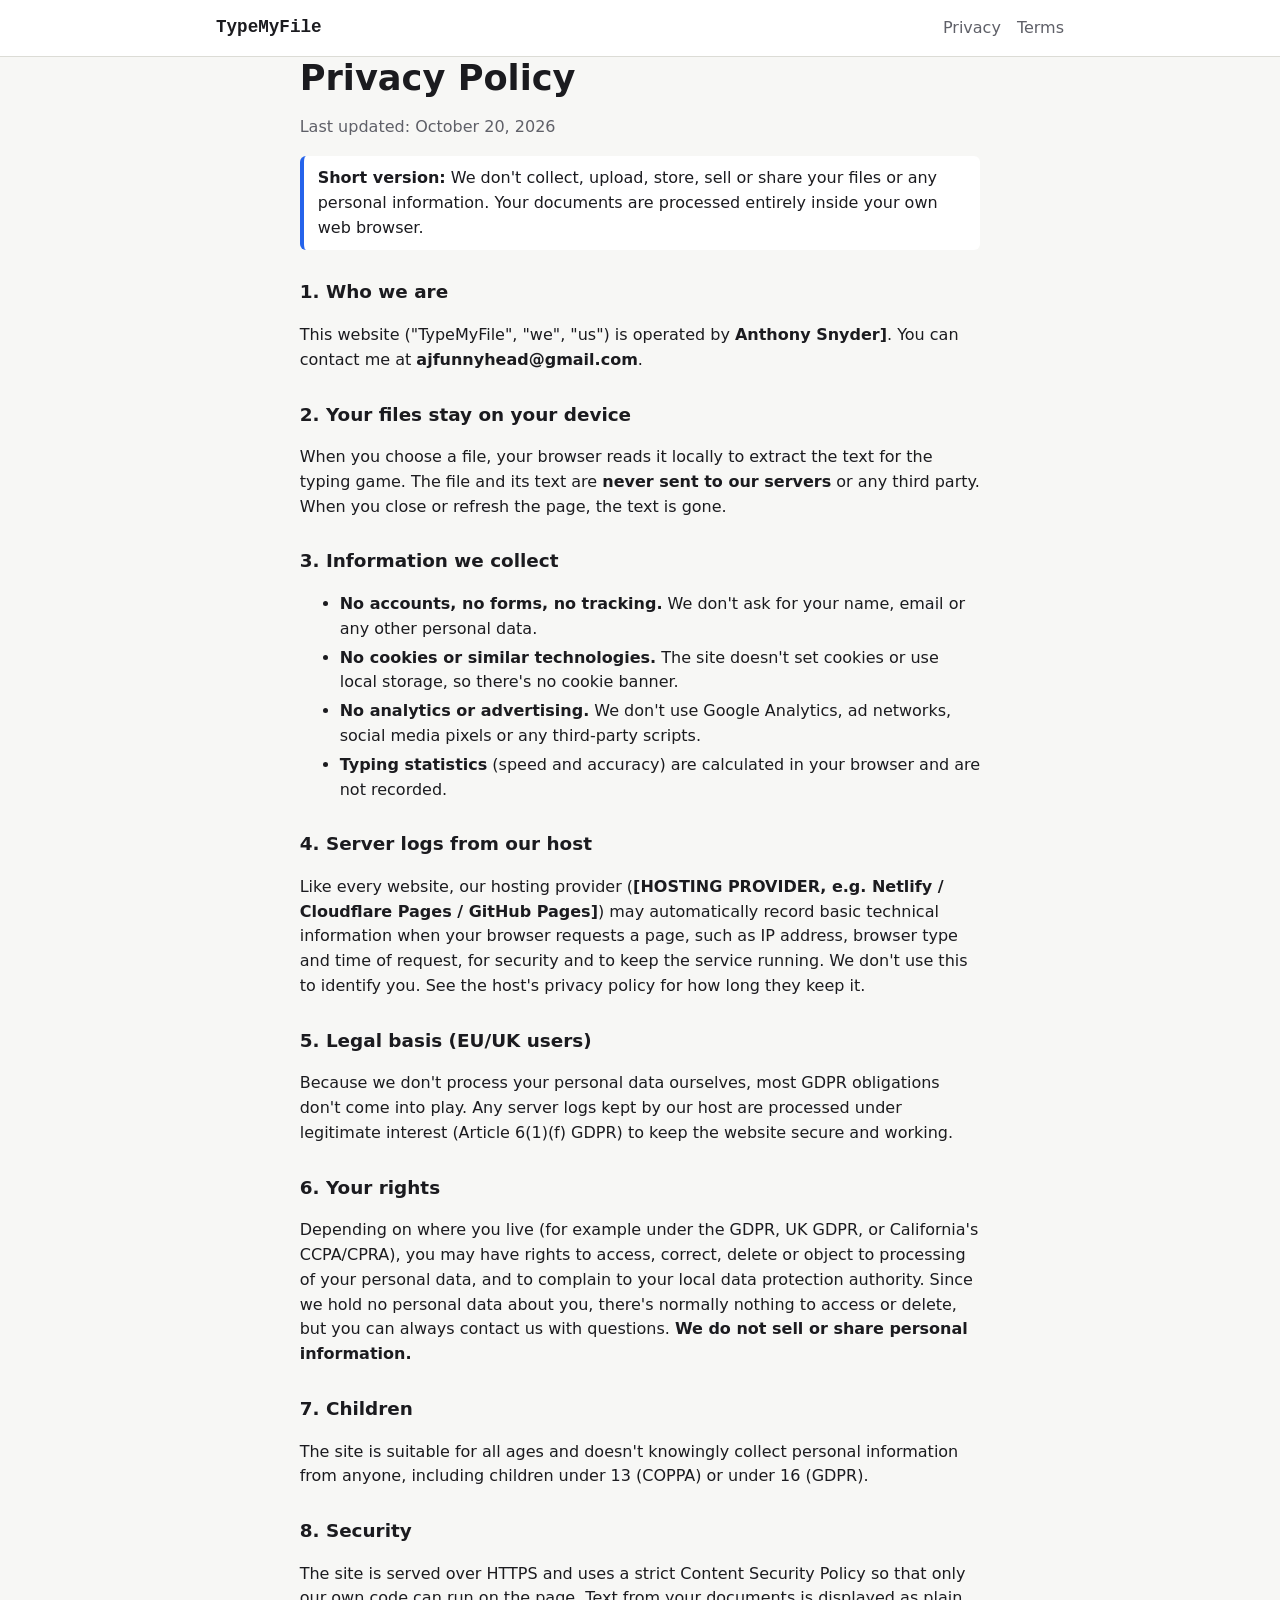
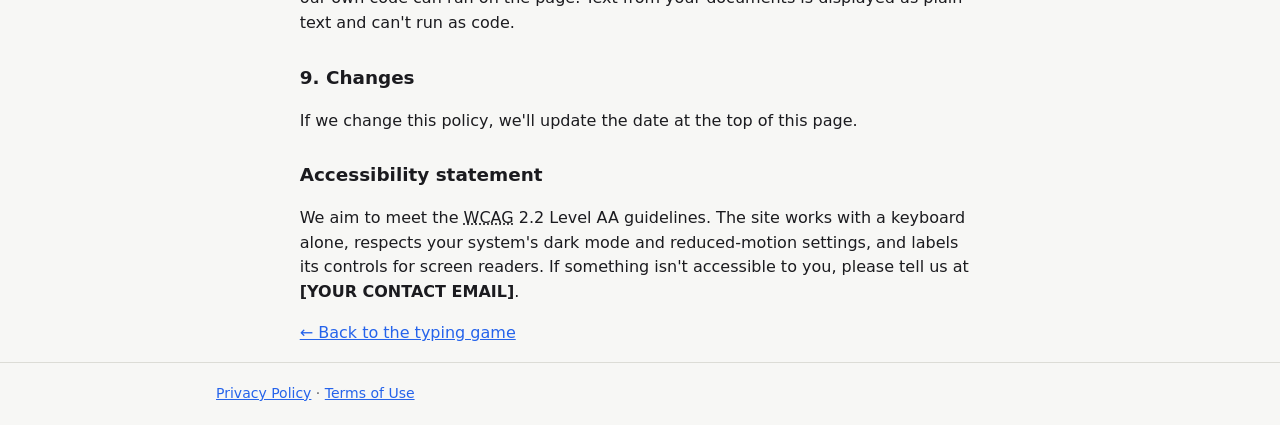
==== site/privacy.html @ f9a8aab0 "Initial commit: TypeMyFile typing game Static, client-side site that turns .txt, .pdf, .docx and .do" ====
<!doctype html>
<html lang="en">
<head>
  <meta charset="utf-8">
  <meta name="viewport" content="width=device-width, initial-scale=1">
  <meta http-equiv="Content-Security-Policy" content="default-src 'none'; style-src 'self'; img-src 'self' data:; base-uri 'none'; form-action 'none'">
  <meta name="referrer" content="no-referrer">
  <title>Privacy Policy – TypeMyFile</title>
  <link rel="stylesheet" href="styles.css">
</head>
<body>
  <a class="skip-link" href="#main">Skip to main content</a>
  <header class="site-header">
    <div class="wrap">
      <a class="brand" href="index.html">TypeMyFile</a>
      <nav aria-label="Site"><a href="privacy.html" aria-current="page">Privacy</a><a href="terms.html">Terms</a></nav>
    </div>
  </header>

  <main id="main" class="wrap legal">
    <h1>Privacy Policy</h1>
    <p class="muted">Last updated: October 20, 2026</p>

    <p class="notice"><strong>Short version:</strong> We don't collect, upload, store, sell or share your files or any personal information. Your documents are processed entirely inside your own web browser.</p>

    <h2>1. Who we are</h2>
    <p>This website ("TypeMyFile", "we", "us") is operated by <strong>Anthony Snyder]</strong>. You can contact me at <strong>ajfunnyhead@gmail.com</strong>.</p>

    <h2>2. Your files stay on your device</h2>
    <p>When you choose a file, your browser reads it locally to extract the text for the typing game. The file and its text are <strong>never sent to our servers</strong> or any third party. When you close or refresh the page, the text is gone.</p>

    <h2>3. Information we collect</h2>
    <ul>
      <li><strong>No accounts, no forms, no tracking.</strong> We don't ask for your name, email or any other personal data.</li>
      <li><strong>No cookies or similar technologies.</strong> The site doesn't set cookies or use local storage, so there's no cookie banner.</li>
      <li><strong>No analytics or advertising.</strong> We don't use Google Analytics, ad networks, social media pixels or any third-party scripts.</li>
      <li><strong>Typing statistics</strong> (speed and accuracy) are calculated in your browser and are not recorded.</li>
    </ul>

    <h2>4. Server logs from our host</h2>
    <p>Like every website, our hosting provider (<strong>[HOSTING PROVIDER, e.g. Netlify / Cloudflare Pages / GitHub Pages]</strong>) may automatically record basic technical information when your browser requests a page, such as IP address, browser type and time of request, for security and to keep the service running. We don't use this to identify you. See the host's privacy policy for how long they keep it.</p>

    <h2>5. Legal basis (EU/UK users)</h2>
    <p>Because we don't process your personal data ourselves, most GDPR obligations don't come into play. Any server logs kept by our host are processed under legitimate interest (Article 6(1)(f) GDPR) to keep the website secure and working.</p>

    <h2>6. Your rights</h2>
    <p>Depending on where you live (for example under the GDPR, UK GDPR, or California's CCPA/CPRA), you may have rights to access, correct, delete or object to processing of your personal data, and to complain to your local data protection authority. Since we hold no personal data about you, there's normally nothing to access or delete, but you can always contact us with questions. <strong>We do not sell or share personal information.</strong></p>

    <h2>7. Children</h2>
    <p>The site is suitable for all ages and doesn't knowingly collect personal information from anyone, including children under 13 (COPPA) or under 16 (GDPR).</p>

    <h2>8. Security</h2>
    <p>The site is served over HTTPS and uses a strict Content Security Policy so that only our own code can run on the page. Text from your documents is displayed as plain text and can't run as code.</p>

    <h2>9. Changes</h2>
    <p>If we change this policy, we'll update the date at the top of this page.</p>

    <h2 id="accessibility">Accessibility statement</h2>
    <p>We aim to meet the <abbr title="Web Content Accessibility Guidelines">WCAG</abbr> 2.2 Level AA guidelines. The site works with a keyboard alone, respects your system's dark mode and reduced-motion settings, and labels its controls for screen readers. If something isn't accessible to you, please tell us at <strong>[YOUR CONTACT EMAIL]</strong>.</p>

    <p><a href="index.html">← Back to the typing game</a></p>
  </main>

  <footer class="site-footer"><div class="wrap"><p><a href="privacy.html">Privacy Policy</a> · <a href="terms.html">Terms of Use</a></p></div></footer>
</body>
</html>
---- site/styles.css ----
:root {
  --bg: #f7f7f5;
  --surface: #ffffff;
  --text: #1b1b1f;
  --muted: #5f6068;
  --border: #dcdcd6;
  --accent: #2563eb;
  --accent-text: #ffffff;
  --ok: #15803d;
  --bad: #b91c1c;
  --bad-bg: #fee2e2;
  --cur: #2563eb;
  --pending: #8a8b93;
  --radius: 12px;
  --mono: ui-monospace, "Cascadia Mono", "SF Mono", Menlo, Consolas, monospace;
  --sans: system-ui, -apple-system, "Segoe UI", Roboto, sans-serif;
  color-scheme: light;
}

@media (prefers-color-scheme: dark) {
  :root {
    --bg: #121316;
    --surface: #1b1c21;
    --text: #ececef;
    --muted: #a1a2ab;
    --border: #33343c;
    --accent: #5b8cff;
    --accent-text: #0b0c10;
    --ok: #4ade80;
    --bad: #f87171;
    --bad-bg: #451a1a;
    --cur: #5b8cff;
    --pending: #7d7e88;
    color-scheme: dark;
  }
}

* { box-sizing: border-box; }

html, body { margin: 0; }

body {
  background: var(--bg);
  color: var(--text);
  font: 16px/1.55 var(--sans);
  min-height: 100vh;
  display: flex;
  flex-direction: column;
}

a { color: var(--accent); }

.wrap { width: 100%; max-width: 880px; margin: 0 auto; padding: 0 16px; }

.skip-link {
  position: absolute; left: -9999px; top: 8px;
  background: var(--surface); padding: 8px 12px; border-radius: 8px; z-index: 10;
}
.skip-link:focus { left: 8px; }

.visually-hidden {
  position: absolute !important; width: 1px; height: 1px; overflow: hidden;
  clip: rect(0 0 0 0); clip-path: inset(50%); white-space: nowrap;
}

.site-header { border-bottom: 1px solid var(--border); background: var(--surface); }
.site-header .wrap { display: flex; align-items: center; justify-content: space-between; height: 56px; }
.brand { font-weight: 700; font-family: var(--mono); color: var(--text); text-decoration: none; font-size: 1.1rem; }
.site-header nav a { margin-left: 16px; color: var(--muted); text-decoration: none; }
.site-header nav a:hover { color: var(--text); }

main { flex: 1; padding-top: 32px; padding-bottom: 48px; }

h1 { font-size: clamp(1.6rem, 4vw, 2.2rem); line-height: 1.2; margin: 0 0 8px; text-wrap: balance; }
h2 { font-size: 1.15rem; margin: 0; }
.lede { color: var(--muted); margin: 0 0 24px; max-width: 60ch; }
.muted { color: var(--muted); }
.small { font-size: .875rem; }

.drop-zone {
  display: flex; flex-direction: column; align-items: center; gap: 4px;
  padding: 40px 16px; border: 2px dashed var(--border); border-radius: var(--radius);
  background: var(--surface); cursor: pointer; text-align: center;
  transition: border-color .15s, background .15s;
}
.drop-zone:hover, .drop-zone.drag, .drop-zone:focus-within { border-color: var(--accent); }
.drop-zone input { position: absolute; opacity: 0; width: 1px; height: 1px; }
.drop-icon { font-size: 1.8rem; color: var(--accent); }
.drop-title { font-weight: 600; }
.drop-hint { color: var(--muted); font-size: .875rem; }

.paste-box { margin-top: 16px; }
.paste-box summary { cursor: pointer; color: var(--muted); }
.paste-box textarea {
  display: block; width: 100%; margin: 8px 0; padding: 10px;
  border: 1px solid var(--border); border-radius: 8px;
  background: var(--surface); color: var(--text); font: inherit; resize: vertical;
}

.status { min-height: 1.5em; margin-top: 16px; color: var(--muted); }
.status.error { color: var(--bad); font-weight: 600; }

.btn {
  font: inherit; font-size: .925rem; padding: 8px 14px; border-radius: 8px; cursor: pointer;
  border: 1px solid var(--border); background: var(--surface); color: var(--text);
}
.btn:hover:not(:disabled) { border-color: var(--accent); }
.btn:disabled { opacity: .45; cursor: default; }
.btn-primary { background: var(--accent); color: var(--accent-text); border-color: var(--accent); font-weight: 600; }
.btn-ghost { background: transparent; }

:focus-visible { outline: 3px solid var(--accent); outline-offset: 2px; }

.game-top { display: flex; flex-wrap: wrap; gap: 12px 24px; align-items: center; justify-content: space-between; margin-bottom: 16px; }
.game-top h2 { overflow-wrap: anywhere; }
.controls { display: flex; flex-wrap: wrap; gap: 8px 16px; align-items: center; font-size: .9rem; color: var(--muted); }
.controls select { font: inherit; margin-left: 6px; padding: 4px 6px; border-radius: 6px; border: 1px solid var(--border); background: var(--surface); color: var(--text); }
.check { display: inline-flex; gap: 6px; align-items: center; }

.stats { display: grid; grid-template-columns: repeat(4, 1fr); gap: 8px; margin: 0 0 16px; }
.stats div { background: var(--surface); border: 1px solid var(--border); border-radius: 10px; padding: 10px 12px; }
.stats dt { font-size: .75rem; text-transform: uppercase; letter-spacing: .05em; color: var(--muted); }
.stats dd { margin: 0; font: 600 1.5rem/1.2 var(--mono); font-variant-numeric: tabular-nums; }
.stats-big { grid-template-columns: repeat(5, 1fr); }

.text-wrap { position: relative; }
.text-box {
  position: relative; background: var(--surface); border: 1px solid var(--border);
  border-radius: var(--radius); padding: 20px; cursor: text;
  max-height: clamp(200px, 45vh, 420px); overflow-y: auto; overscroll-behavior: contain;
}
.text-box.focused { border-color: var(--accent); box-shadow: 0 0 0 3px color-mix(in srgb, var(--accent) 25%, transparent); }
.text-display { font: 1.25rem/1.9 var(--mono); white-space: pre-wrap; overflow-wrap: break-word; color: var(--pending); user-select: none; }
.ch.ok { color: var(--text); }
.ch.bad { color: var(--bad); background: var(--bad-bg); border-radius: 2px; }
.ch.cur { box-shadow: inset 2px 0 0 var(--cur); }
.text-box:not(.focused) .ch.cur { box-shadow: none; }
@media (prefers-reduced-motion: no-preference) {
  .text-box.focused .ch.cur { animation: blink 1s step-end infinite; }
  @keyframes blink { 50% { box-shadow: inset 2px 0 0 transparent; } }
}
.type-input {
  position: absolute; top: 0; left: 0; width: 1px; height: 1px; opacity: 0;
  border: 0; padding: 0; resize: none; overflow: hidden;
}

.actions { display: flex; flex-wrap: wrap; gap: 8px; margin-top: 12px; }

.results { margin-top: 24px; padding: 20px; background: var(--surface); border: 1px solid var(--accent); border-radius: var(--radius); }
.results h3 { margin: 0 0 12px; }

.site-footer { border-top: 1px solid var(--border); color: var(--muted); font-size: .875rem; padding: 16px 0; }
.site-footer p { margin: 4px 0; }

/* Legal pages */
.legal { max-width: 70ch; }
.legal h1 { margin-bottom: 4px; }
.legal h2 { margin-top: 28px; margin-bottom: 8px; }
.legal li { margin-bottom: 4px; }
.notice { background: var(--surface); border-left: 4px solid var(--accent); padding: 10px 14px; border-radius: 6px; }

@media (max-width: 640px) {
  .stats { grid-template-columns: repeat(2, 1fr); }
  .stats-big { grid-template-columns: repeat(2, 1fr); }
  .text-display { font-size: 1.05rem; }
  .text-box { padding: 14px; }
}
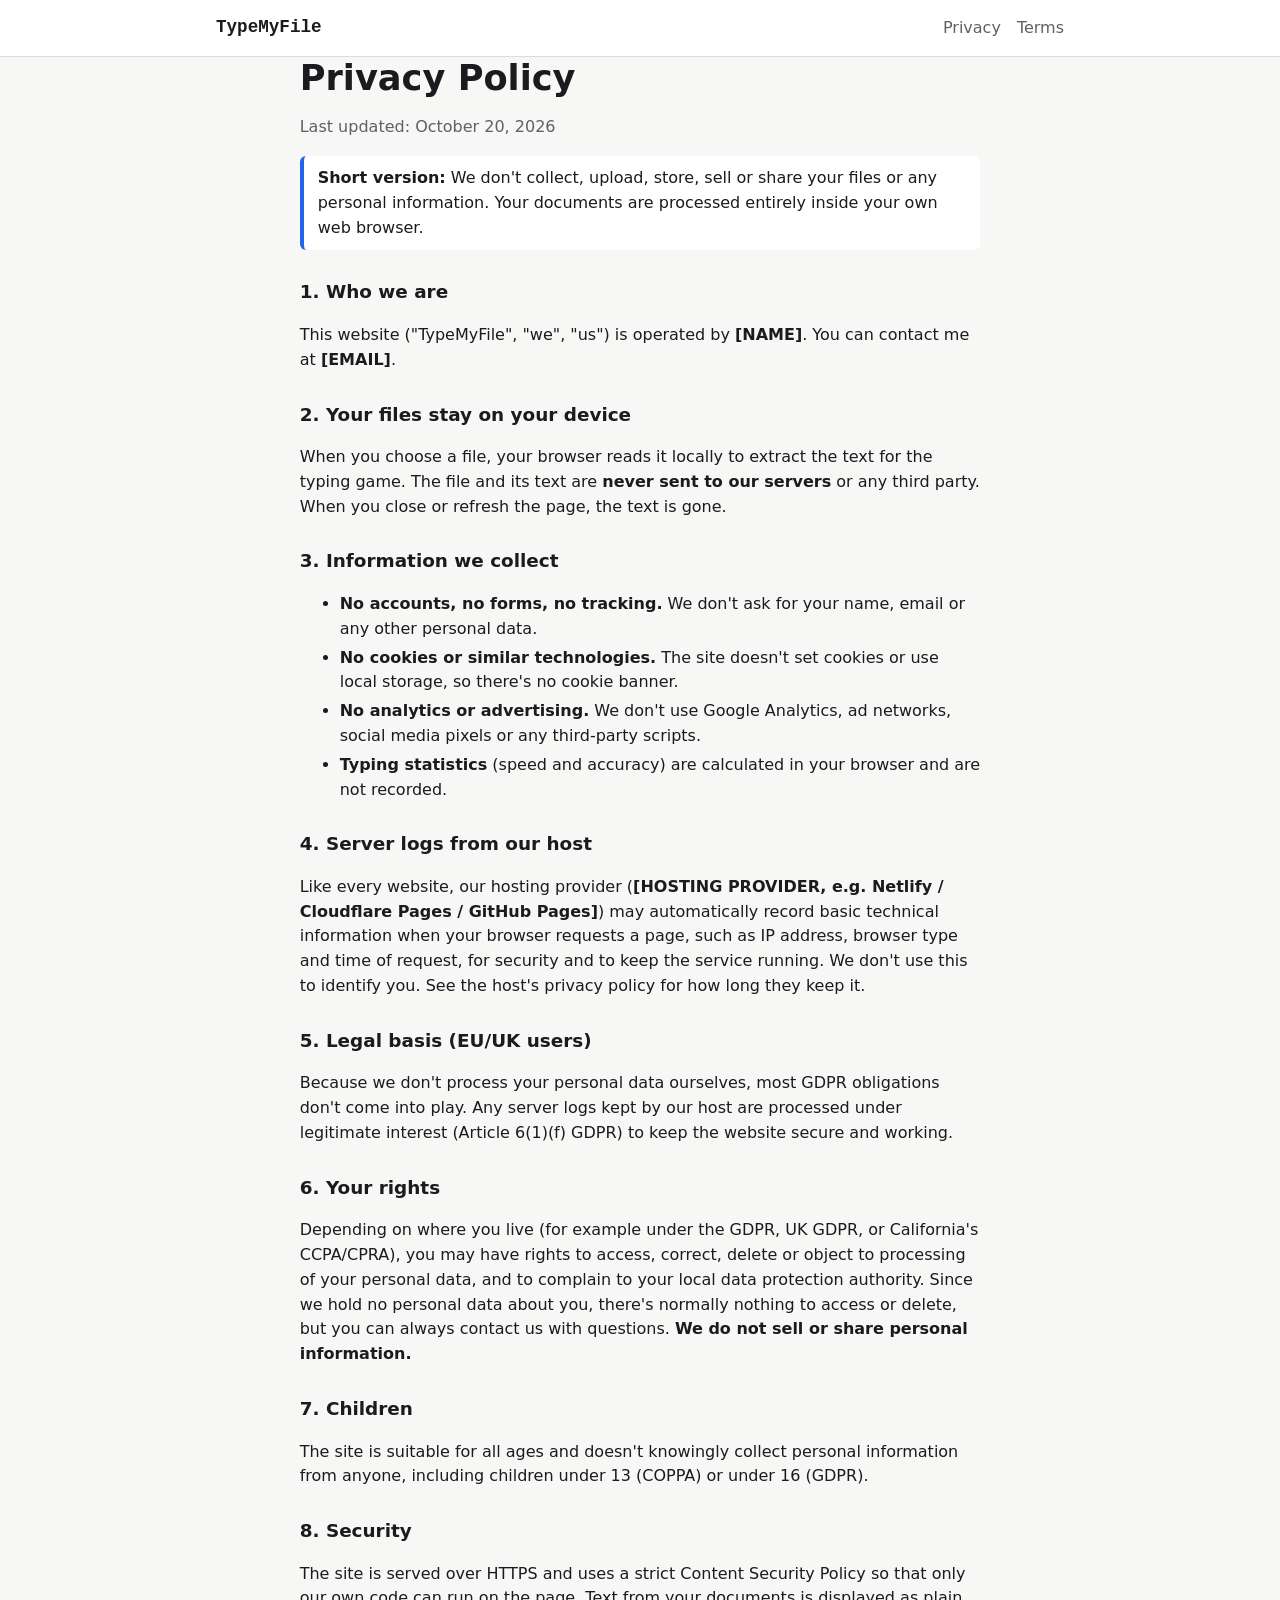
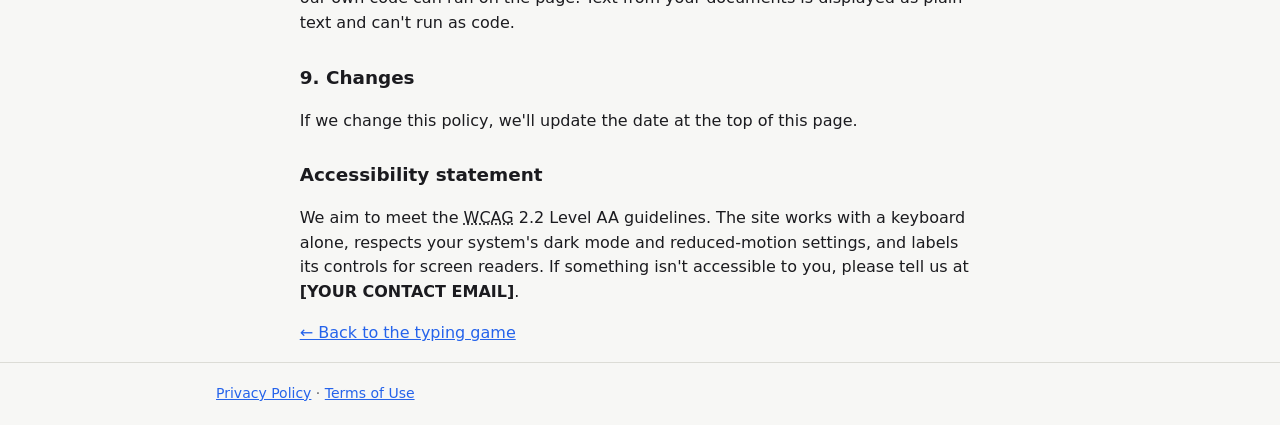
==== commit 9d0602fc: "Update" ====
--- a/site/privacy.html
+++ b/site/privacy.html
@@ -24,7 +24,7 @@
     <p class="notice"><strong>Short version:</strong> We don't collect, upload, store, sell or share your files or any personal information. Your documents are processed entirely inside your own web browser.</p>
 
     <h2>1. Who we are</h2>
-    <p>This website ("TypeMyFile", "we", "us") is operated by <strong>Anthony Snyder]</strong>. You can contact me at <strong>ajfunnyhead@gmail.com</strong>.</p>
+    <p>This website ("TypeMyFile", "we", "us") is operated by <strong>[NAME]</strong>. You can contact me at <strong>[EMAIL]</strong>.</p>
 
     <h2>2. Your files stay on your device</h2>
     <p>When you choose a file, your browser reads it locally to extract the text for the typing game. The file and its text are <strong>never sent to our servers</strong> or any third party. When you close or refresh the page, the text is gone.</p>
